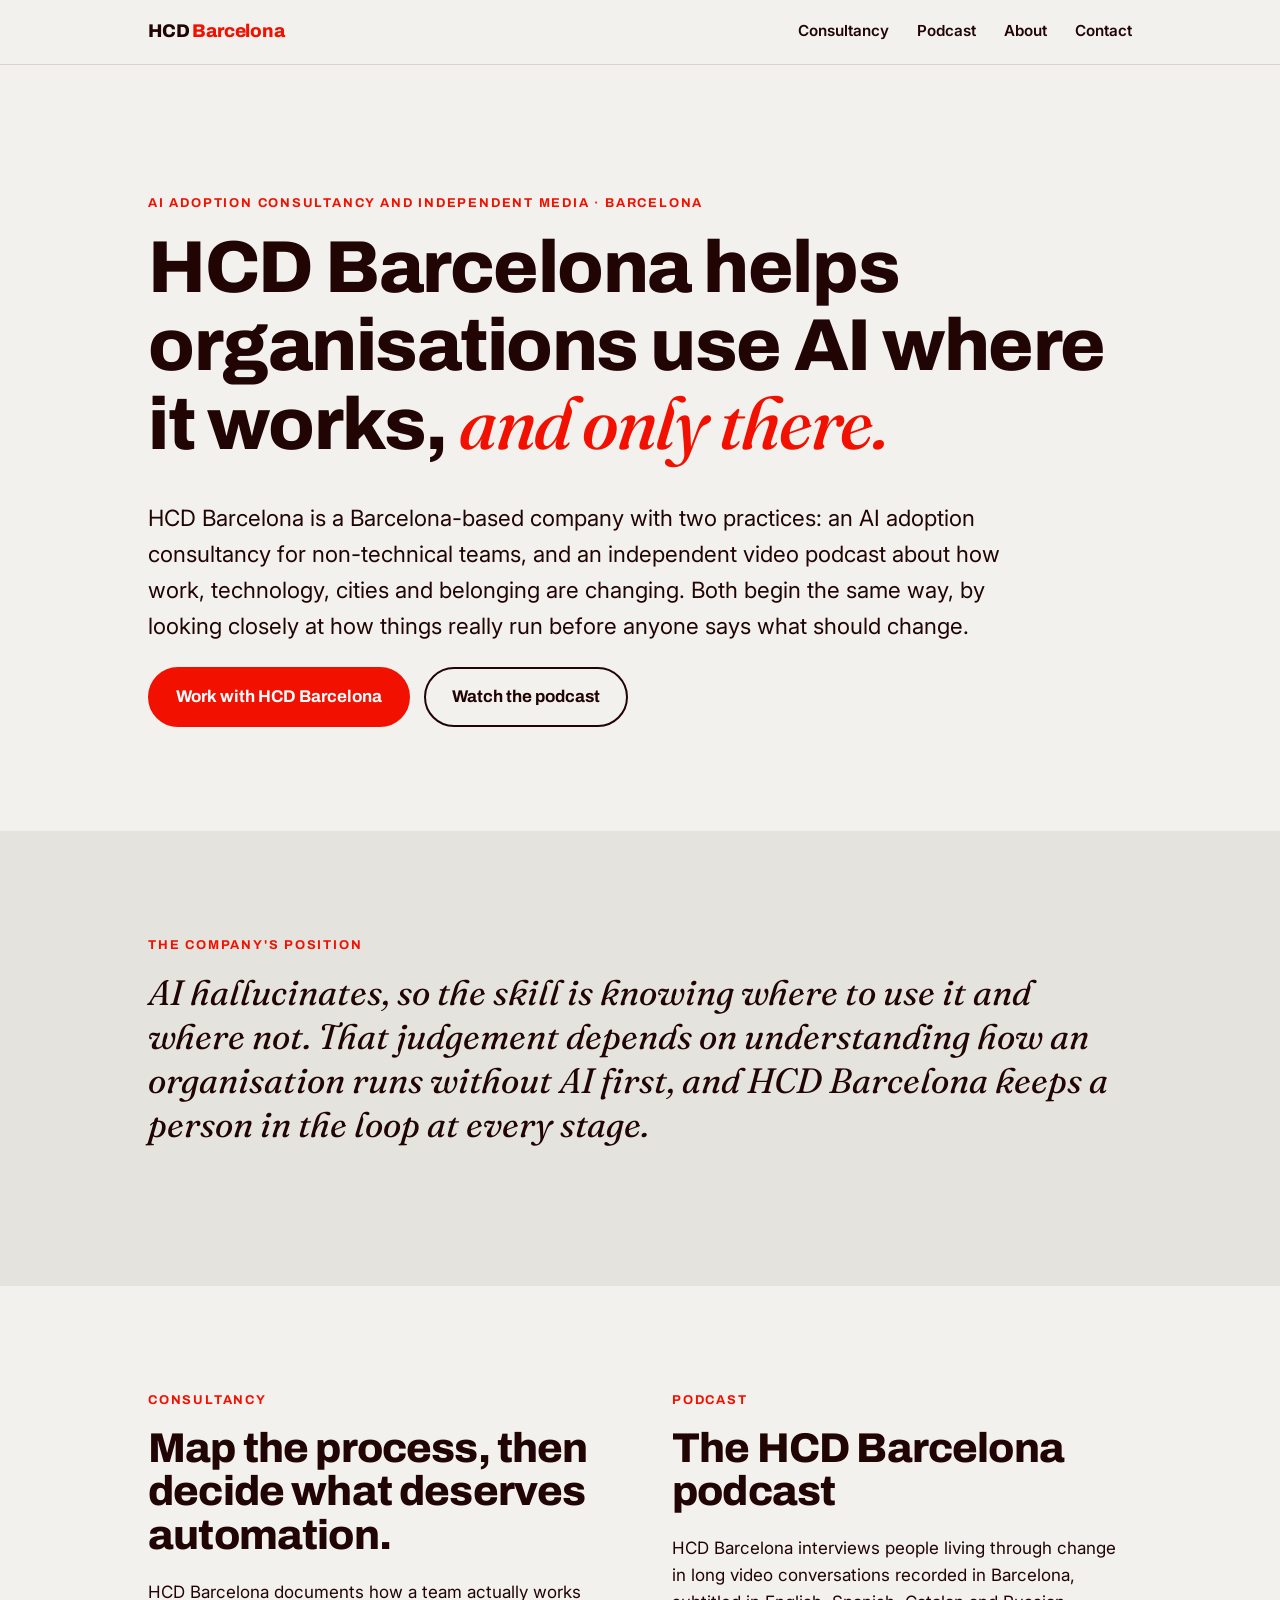
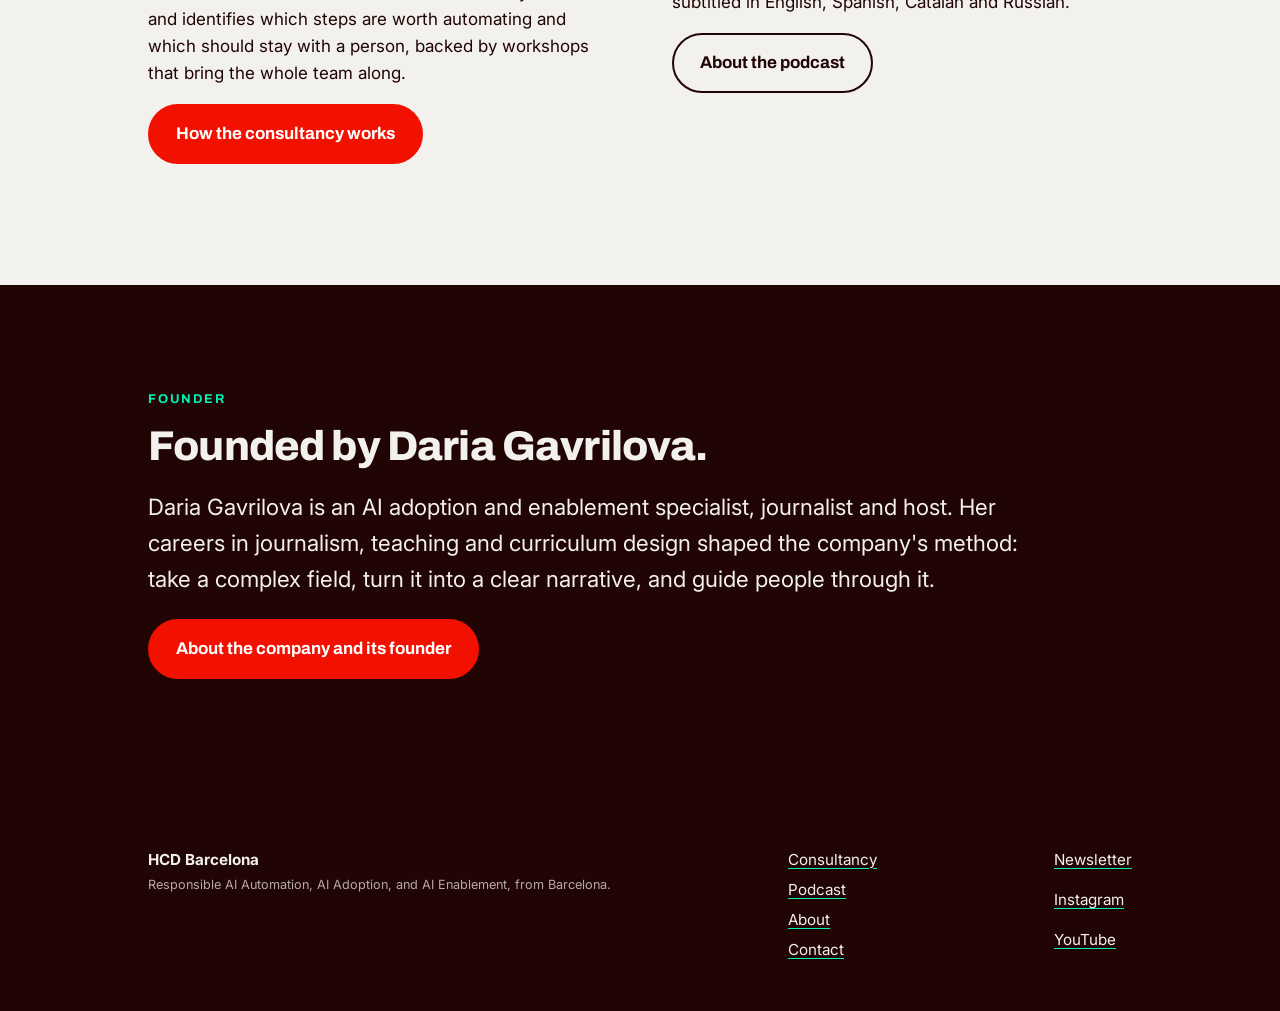
==== index.html @ 4a9ff3be "AI Workflow Audit price back to from EUR 1,200 Co-Authored-By: Claude Sonnet 5.5 <noreply@anthropic." ====
<!doctype html>
<html lang="en">
<head>
<meta charset="utf-8">
<meta name="viewport" content="width=device-width, initial-scale=1">
<title>HCD Barcelona | AI adoption consultancy and independent media</title>
<meta name="description" content="HCD Barcelona is a Barcelona-based AI adoption consultancy for non-technical teams and an independent video podcast about how work, technology, cities and belonging are changing.">
<meta property="og:title" content="HCD Barcelona | AI adoption consultancy and independent media">
<meta property="og:description" content="HCD Barcelona is a Barcelona-based AI adoption consultancy for non-technical teams and an independent video podcast about how work, technology, cities and belonging are changing.">
<meta property="og:type" content="website">
<meta property="og:url" content="https://hcdbarcelona.com/">
<link rel="canonical" href="https://hcdbarcelona.com/">
<link rel="preconnect" href="https://fonts.googleapis.com">
<link rel="preconnect" href="https://fonts.gstatic.com" crossorigin>
<link href="https://fonts.googleapis.com/css2?family=Archivo:wght@600;700;800&family=Fraunces:ital,wght@1,500&family=Inter:wght@400;600&display=swap" rel="stylesheet">
<link rel="icon" type="image/png" href="assets/img/favicon.png">
<meta property="og:image" content="https://hcdbarcelona.com/assets/img/hcd-square.png">
<link rel="stylesheet" href="css/style.css?v=20261007i">
<script type="application/ld+json">{"@context": "https://schema.org", "@type": "Organization", "name": "HCD Barcelona", "url": "https://hcdbarcelona.com/", "logo": "https://hcdbarcelona.com/assets/img/hcd-logo.png", "description": "AI adoption consultancy and independent media company based in Barcelona.", "address": {"@type": "PostalAddress", "addressLocality": "Barcelona", "addressCountry": "ES"}, "founder": {"@type": "Person", "name": "Daria Gavrilova"}, "sameAs": ["https://www.youtube.com/@hcdbarcelona", "https://www.instagram.com/hcdbarcelona", "https://ladaria.substack.com"]}</script>
</head>
<body>
<header class="site-header"><div class="wrap">
  <a class="brand" href="./">HCD <span>Barcelona</span></a>
  <nav class="nav" aria-label="Main">
    <a href="./consultancy/">Consultancy</a>
    <a href="./podcast/">Podcast</a>
    <a href="./about/">About</a>
    <a href="./contact/">Contact</a>
  </nav>
</div></header>

<main>
<section class="hero"><div class="wrap">
  <p class="eyebrow">AI adoption consultancy and independent media · Barcelona</p>
  <h1>HCD Barcelona helps organisations use AI where it works, <em>and only there.</em></h1>
  <p class="lede">HCD Barcelona is a Barcelona-based company with two practices: an AI adoption consultancy for non-technical teams, and an independent video podcast about how work, technology, cities and belonging are changing. Both begin the same way, by looking closely at how things really run before anyone says what should change.</p>
  <div class="actions">
    <a class="btn" href="./consultancy/">Work with HCD Barcelona</a>
    <a class="btn ghost" href="./podcast/">Watch the podcast</a>
  </div>
</div></section>

<section class="band"><div class="wrap">
  <p class="eyebrow">The company's position</p>
  <p class="pull">AI hallucinates, so the skill is knowing where to use it and where not. That judgement depends on understanding how an organisation runs without AI first, and HCD Barcelona keeps a person in the loop at every stage.</p>
</div></section>

<section><div class="wrap">
  <div class="split">
    <div>
      <p class="eyebrow">Consultancy</p>
      <h2>Map the process, then decide what deserves automation.</h2>
      <p>HCD Barcelona documents how a team actually works and identifies which steps are worth automating and which should stay with a person, backed by workshops that bring the whole team along.</p>
      <p><a class="btn" href="./consultancy/">How the consultancy works</a></p>
    </div>
    <div>
      <p class="eyebrow">Podcast</p>
      <h2>The HCD Barcelona podcast</h2>
      <p>HCD Barcelona interviews people living through change in long video conversations recorded in Barcelona, subtitled in English, Spanish, Catalan and Russian.</p>
      <p><a class="btn ghost" href="./podcast/">About the podcast</a></p>
    </div>
  </div>
</div></section>

<section class="dark"><div class="wrap">
  <p class="eyebrow">Founder</p>
  <h2>Founded by Daria Gavrilova.</h2>
  <p class="lede">Daria Gavrilova is an AI adoption and enablement specialist, journalist and host. Her careers in journalism, teaching and curriculum design shaped the company's method: take a complex field, turn it into a clear narrative, and guide people through it.</p>
  <p><a class="btn" href="./about/">About the company and its founder</a></p>
</div></section>
</main>

<footer class="site-footer"><div class="wrap">
  <div><strong>HCD Barcelona</strong><br><small>Responsible AI Automation, AI Adoption, and AI Enablement, from Barcelona.</small></div>
  <ul>
    <li><a href="./consultancy/">Consultancy</a></li>
    <li><a href="./podcast/">Podcast</a></li>
    <li><a href="./about/">About</a></li>
    <li><a href="./contact/">Contact</a></li>
  </ul>
  <ul>
    <li><a href="https://ladaria.substack.com" rel="noopener">Newsletter</a></li>
    <li><a href="https://www.instagram.com/hcdbarcelona" rel="noopener">Instagram</a></li>
    <li><a href="https://www.youtube.com/@hcdbarcelona" rel="noopener">YouTube</a></li>
    <!-- TODO: add LinkedIn URL -->
  </ul>
</div></footer>
<script src="js/main.js?v=20261007i"></script>
</body>
</html>
---- css/style.css ----
:root {
  --cream: #e4e3dd;
  --paper: #f2f1ed;
  --red: #f21100;
  --brown: #733d39;
  --black: #210404;
  --blue: #3e0486;
  --mint-dark: #397365;
  --mint: #00f2b6;
  --maxw: 1080px;
  --pad: clamp(20px, 5vw, 48px);
}

*, *::before, *::after { box-sizing: border-box; }
html { scroll-behavior: smooth; }
body {
  margin: 0;
  background: var(--paper);
  color: var(--black);
  font-family: "Inter", system-ui, -apple-system, "Segoe UI", sans-serif;
  font-size: 1.0625rem;
  line-height: 1.6;
  -webkit-font-smoothing: antialiased;
}
img, iframe { max-width: 100%; display: block; }
a { color: inherit; text-decoration-color: var(--red); text-underline-offset: 3px; }
a:hover { color: var(--red); }

h1, h2, h3 {
  font-family: "Archivo", "Arial Black", sans-serif;
  font-weight: 800;
  line-height: 1.05;
  letter-spacing: -0.02em;
  margin: 0 0 0.5em;
}
h1 { font-size: clamp(2.4rem, 7vw, 4.6rem); }
h2 { font-size: clamp(1.7rem, 4vw, 2.6rem); }
h3 { font-size: 1.25rem; letter-spacing: -0.01em; }
em, .serif { font-family: "Fraunces", Georgia, serif; font-style: italic; font-weight: 500; }
p { margin: 0 0 1em; }
.lede { font-size: clamp(1.15rem, 2.4vw, 1.4rem); max-width: 40em; }

.wrap { max-width: var(--maxw); margin: 0 auto; padding: 0 var(--pad); }
section { padding: clamp(48px, 9vw, 104px) 0; }
.band { background: var(--cream); }
.dark { background: var(--black); color: var(--paper); }
.dark a { text-decoration-color: var(--mint); }
.eyebrow {
  font-family: "Archivo", sans-serif;
  font-weight: 700;
  font-size: 0.8rem;
  letter-spacing: 0.14em;
  text-transform: uppercase;
  color: var(--red);
  margin-bottom: 1rem;
}
.dark .eyebrow { color: var(--mint); }

/* header */
.site-header {
  position: sticky; top: 0; z-index: 10;
  background: var(--paper);
  border-bottom: 1px solid rgba(33, 4, 4, 0.12);
}
.site-header .wrap { display: flex; align-items: center; justify-content: space-between; gap: 16px; min-height: 64px; flex-wrap: wrap; }
.brand { font-family: "Archivo", sans-serif; font-weight: 800; text-decoration: none; letter-spacing: -0.01em; font-size: 1.15rem; }
.brand span { color: var(--red); }
.nav { display: flex; gap: clamp(14px, 3vw, 28px); flex-wrap: wrap; }
.nav a { text-decoration: none; font-weight: 600; font-size: 0.95rem; padding: 4px 0; border-bottom: 2px solid transparent; }
.nav a:hover, .nav a[aria-current="page"] { border-bottom-color: var(--red); color: inherit; }

/* buttons */
.btn {
  display: inline-block;
  background: var(--red); color: #fff;
  font-family: "Archivo", sans-serif; font-weight: 700;
  padding: 14px 26px; border-radius: 999px;
  text-decoration: none; border: 2px solid var(--red);
  transition: transform .15s ease, background .15s ease;
}
.btn:hover { color: #fff; background: var(--black); border-color: var(--black); transform: translateY(-1px); }
.btn.ghost { background: transparent; color: inherit; border-color: currentColor; }
.btn.ghost:hover { background: var(--black); color: var(--paper); border-color: var(--black); }
.actions { display: flex; gap: 14px; flex-wrap: wrap; margin-top: 1.5rem; }

/* hero */
.hero { padding-top: clamp(56px, 11vw, 128px); }
.hero h1 em { color: var(--red); }

/* grids / cards */
.grid { display: grid; gap: 24px; grid-template-columns: repeat(auto-fit, minmax(min(100%, 260px), 1fr)); margin-top: 2rem; }
.card { background: var(--paper); border: 1px solid rgba(33, 4, 4, 0.14); border-radius: 14px; padding: 28px; }
.band .card { background: var(--paper); }
.dark .card { background: rgba(255,255,255,0.05); border-color: rgba(255,255,255,0.16); }
.card .num { font-family: "Archivo", sans-serif; font-weight: 800; color: var(--red); font-size: 0.9rem; letter-spacing: .1em; }
.grid.wide { grid-template-columns: repeat(auto-fit, minmax(min(100%, 420px), 1fr)); }
.split { display: grid; gap: clamp(24px, 5vw, 64px); grid-template-columns: repeat(auto-fit, minmax(min(100%, 300px), 1fr)); align-items: start; }

.pull { font-family: "Fraunces", Georgia, serif; font-style: italic; font-size: clamp(1.4rem, 3.4vw, 2.2rem); line-height: 1.25; max-width: 28em; }
.tags { display: flex; flex-wrap: wrap; gap: 8px; list-style: none; padding: 0; margin: 1rem 0 0; }
.tags li { border: 1px solid currentColor; border-radius: 999px; padding: 4px 14px; font-size: 0.9rem; }

/* podcast */
.embed { aspect-ratio: 16 / 9; width: 100%; border: 0; border-radius: 14px; background: var(--black); }
#latest { margin-top: 2rem; }
#latest .meta { color: var(--brown); font-size: 0.9rem; font-weight: 600; margin: 1rem 0 .2rem; }
.episodes { list-style: none; padding: 0; margin: 2rem 0 0; display: grid; gap: 16px; }
.episodes li { padding: 20px 24px; border: 1px solid rgba(33,4,4,.14); border-radius: 14px; background: var(--paper); }
.episodes .meta { color: var(--brown); font-size: 0.9rem; font-weight: 600; }
.episodes h3 { margin: .2rem 0 .4rem; }

/* client logos */
.logos { list-style: none; padding: 0; margin: 2.5rem 0 0; display: flex; flex-wrap: wrap; align-items: center; gap: 32px clamp(32px, 6vw, 72px); }
.logos img { height: 56px; width: auto; max-width: 100%; filter: grayscale(1); opacity: .85; transition: filter .2s ease, opacity .2s ease; }
.logos img[alt^="Universitat"] { height: 76px; }
.logos img[alt="Product School"] { height: 96px; }
.logos a { display: block; line-height: 0; }
.logos img[alt="Kommersant"] { height: 72px; }
.logos img:hover { filter: none; opacity: 1; }

/* form */
form { display: grid; gap: 18px; max-width: 560px; }
label { font-weight: 600; font-size: 0.95rem; display: grid; gap: 6px; }
input, textarea, select {
  font: inherit; padding: 12px 14px; border-radius: 10px;
  border: 1.5px solid rgba(33,4,4,.35); background: #fff; color: var(--black);
}
input:focus, textarea:focus, select:focus { outline: 3px solid var(--mint); outline-offset: 1px; border-color: var(--black); }
textarea { min-height: 150px; resize: vertical; }
.hp { position: absolute; left: -9999px; }
.note { font-size: 0.85rem; color: var(--brown); }
.status { font-weight: 600; min-height: 1.5em; }

/* footer */
.site-footer { background: var(--black); color: var(--paper); padding: 48px 0; font-size: 0.95rem; }
.site-footer .wrap { display: flex; flex-wrap: wrap; gap: 24px 48px; justify-content: space-between; }
.site-footer ul { list-style: none; padding: 0; margin: 0; display: grid; gap: 6px; }
.site-footer a { text-decoration-color: var(--mint); }
.site-footer small { opacity: .7; }

:focus-visible { outline: 3px solid var(--mint); outline-offset: 2px; }
@media (prefers-reduced-motion: reduce) { * { transition: none !important; scroll-behavior: auto !important; } }
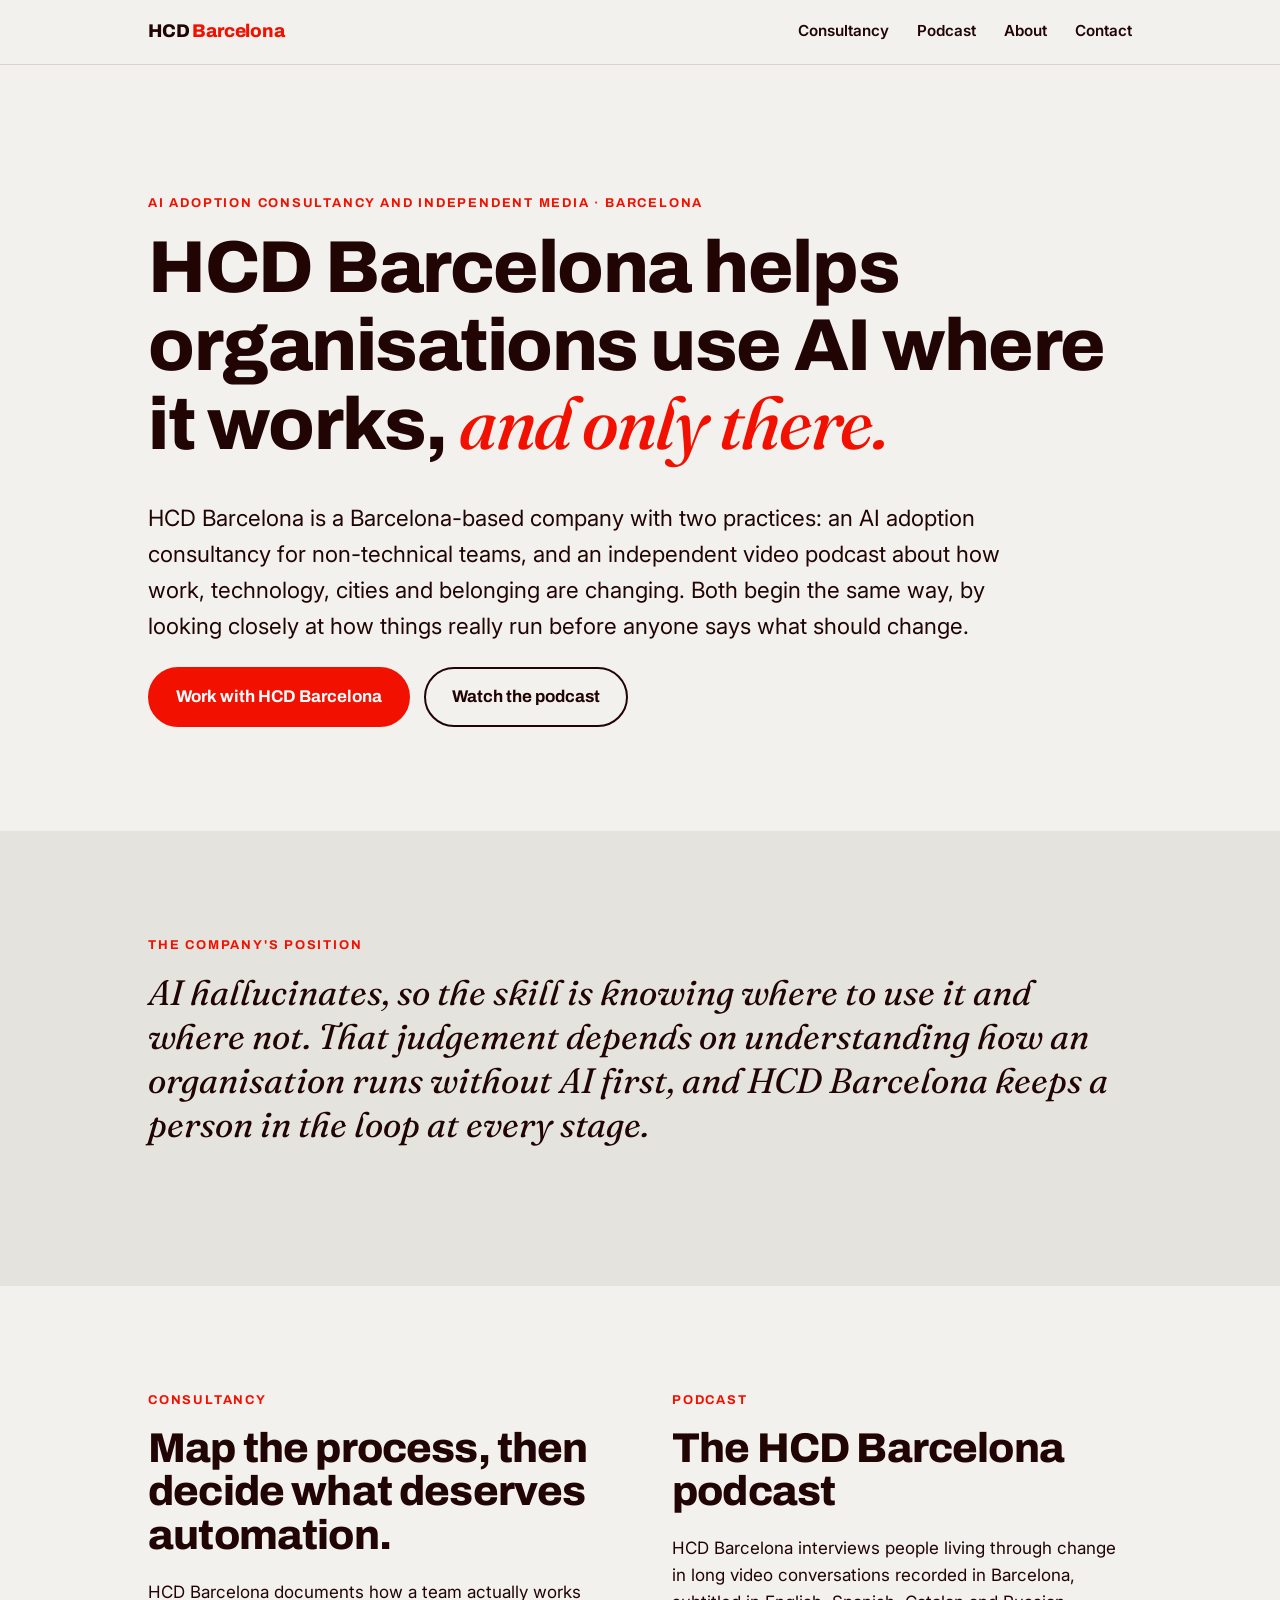
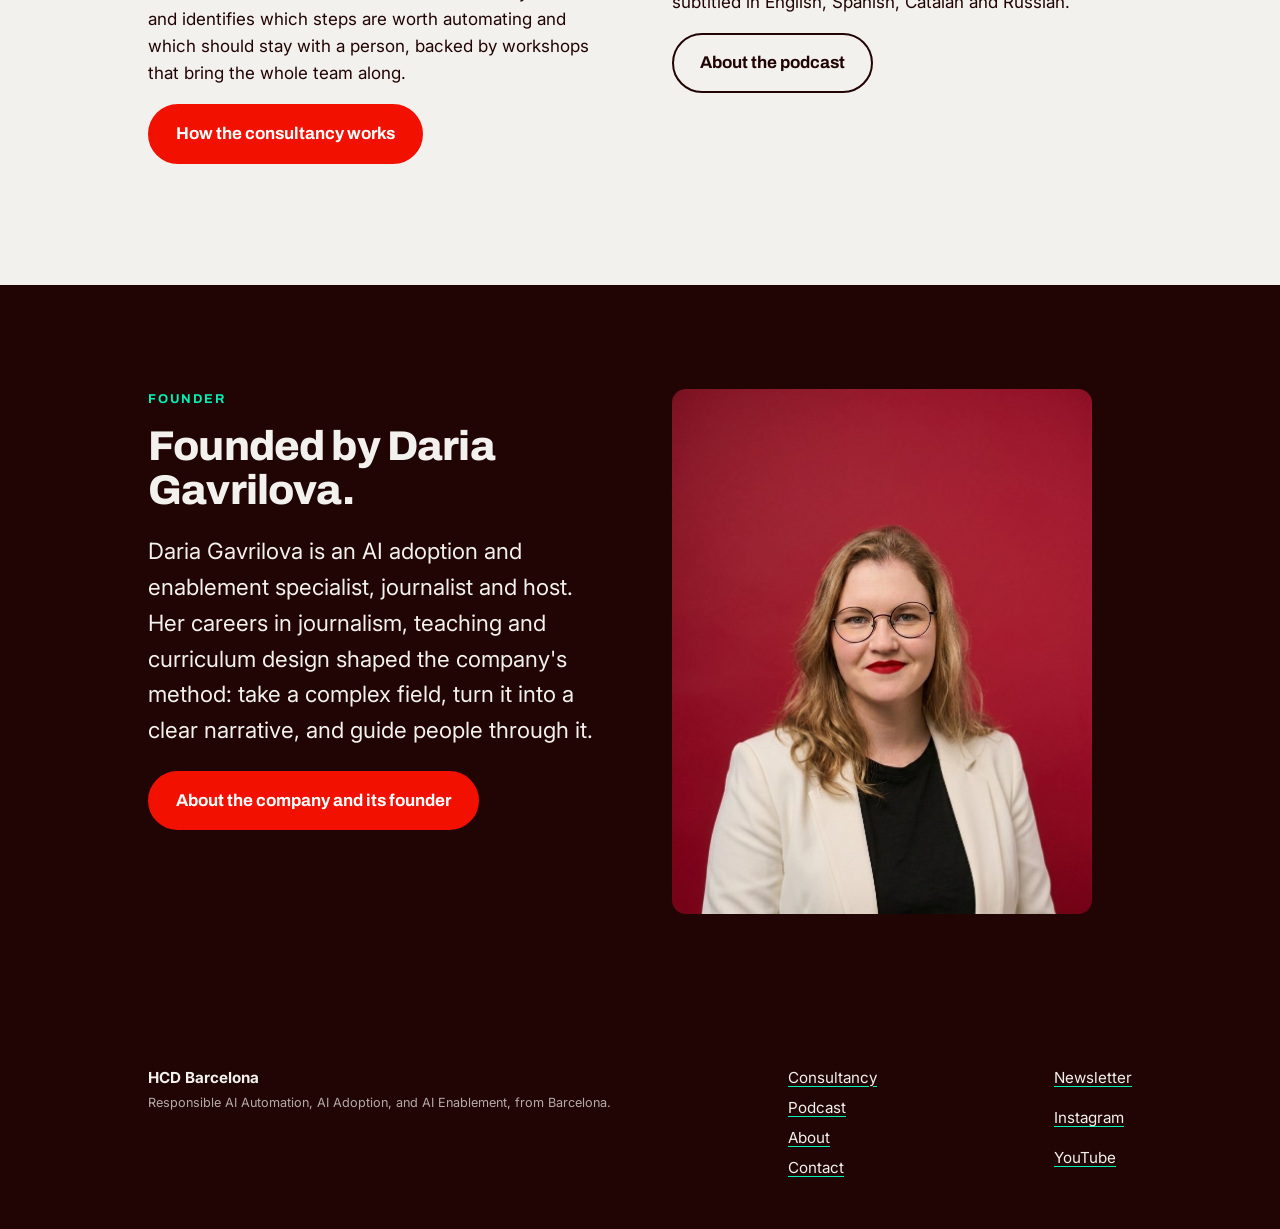
==== commit 1d8fc5d6: "Add Pilot / Implementation Sprint, Free Call strip with large prices, photos, 'No blind automation' " ====
--- a/index.html
+++ b/index.html
@@ -15,7 +15,7 @@
 <link href="https://fonts.googleapis.com/css2?family=Archivo:wght@600;700;800&family=Fraunces:ital,wght@1,500&family=Inter:wght@400;600&display=swap" rel="stylesheet">
 <link rel="icon" type="image/png" href="assets/img/favicon.png">
 <meta property="og:image" content="https://hcdbarcelona.com/assets/img/hcd-square.png">
-<link rel="stylesheet" href="css/style.css?v=20261007i">
+<link rel="stylesheet" href="css/style.css?v=20261007l">
 <script type="application/ld+json">{"@context": "https://schema.org", "@type": "Organization", "name": "HCD Barcelona", "url": "https://hcdbarcelona.com/", "logo": "https://hcdbarcelona.com/assets/img/hcd-logo.png", "description": "AI adoption consultancy and independent media company based in Barcelona.", "address": {"@type": "PostalAddress", "addressLocality": "Barcelona", "addressCountry": "ES"}, "founder": {"@type": "Person", "name": "Daria Gavrilova"}, "sameAs": ["https://www.youtube.com/@hcdbarcelona", "https://www.instagram.com/hcdbarcelona", "https://ladaria.substack.com"]}</script>
 </head>
 <body>
@@ -62,11 +62,14 @@
   </div>
 </div></section>
 
-<section class="dark"><div class="wrap">
+<section class="dark"><div class="wrap split">
+<div>
   <p class="eyebrow">Founder</p>
   <h2>Founded by Daria Gavrilova.</h2>
   <p class="lede">Daria Gavrilova is an AI adoption and enablement specialist, journalist and host. Her careers in journalism, teaching and curriculum design shaped the company's method: take a complex field, turn it into a clear narrative, and guide people through it.</p>
   <p><a class="btn" href="./about/">About the company and its founder</a></p>
+</div>
+<figure class="photo portrait"><img src="assets/img/daria-portrait.jpg" alt="Portrait of Daria Gavrilova, founder of HCD Barcelona" width="843" height="1264" loading="lazy"></figure>
 </div></section>
 </main>
 
@@ -85,6 +88,6 @@
     <!-- TODO: add LinkedIn URL -->
   </ul>
 </div></footer>
-<script src="js/main.js?v=20261007i"></script>
+<script src="js/main.js?v=20261007l"></script>
 </body>
 </html>
--- a/css/style.css
+++ b/css/style.css
@@ -109,6 +109,21 @@
 .episodes .meta { color: var(--brown); font-size: 0.9rem; font-weight: 600; }
 .episodes h3 { margin: .2rem 0 .4rem; }
 
+/* free call strip and prices */
+.freecall { display: flex; align-items: center; justify-content: center; gap: 6px 16px; flex-wrap: wrap; width: 100%; margin-top: 2rem; padding: 14px 24px; background: var(--red); color: #fff; border: 2px solid var(--red); border-radius: 999px; font-family: "Archivo", sans-serif; font-weight: 800; font-size: 1.3rem; text-decoration: none; transition: background .15s ease, border-color .15s ease; }
+.freecall small { font-family: "Inter", sans-serif; font-weight: 600; font-size: 0.9rem; opacity: .92; }
+.freecall:hover { background: var(--black); border-color: var(--black); color: #fff; }
+.freenote { text-align: center; color: var(--brown); font-size: 0.95rem; margin: .8rem auto 0; max-width: 40em; }
+.price { font-family: "Archivo", sans-serif; font-weight: 800; font-size: clamp(2.1rem, 4.5vw, 3rem); line-height: 1; letter-spacing: -0.02em; margin: .3rem 0 .5rem; }
+.price.soft { font-size: clamp(1.4rem, 3vw, 1.8rem); color: var(--brown); }
+
+/* photos */
+.photo { margin: 0; }
+.photo img { display: block; width: 100%; height: auto; border-radius: 14px; }
+.photo figcaption { font-size: 0.9rem; color: var(--brown); margin-top: .7rem; }
+.dark .photo figcaption { color: rgba(242, 241, 237, .7); }
+.photo.portrait img { aspect-ratio: 4 / 5; object-fit: cover; object-position: center top; max-width: 420px; }
+
 /* client logos */
 .logos { list-style: none; padding: 0; margin: 2.5rem 0 0; display: flex; flex-wrap: wrap; align-items: center; gap: 32px clamp(32px, 6vw, 72px); }
 .logos img { height: 56px; width: auto; max-width: 100%; filter: grayscale(1); opacity: .85; transition: filter .2s ease, opacity .2s ease; }
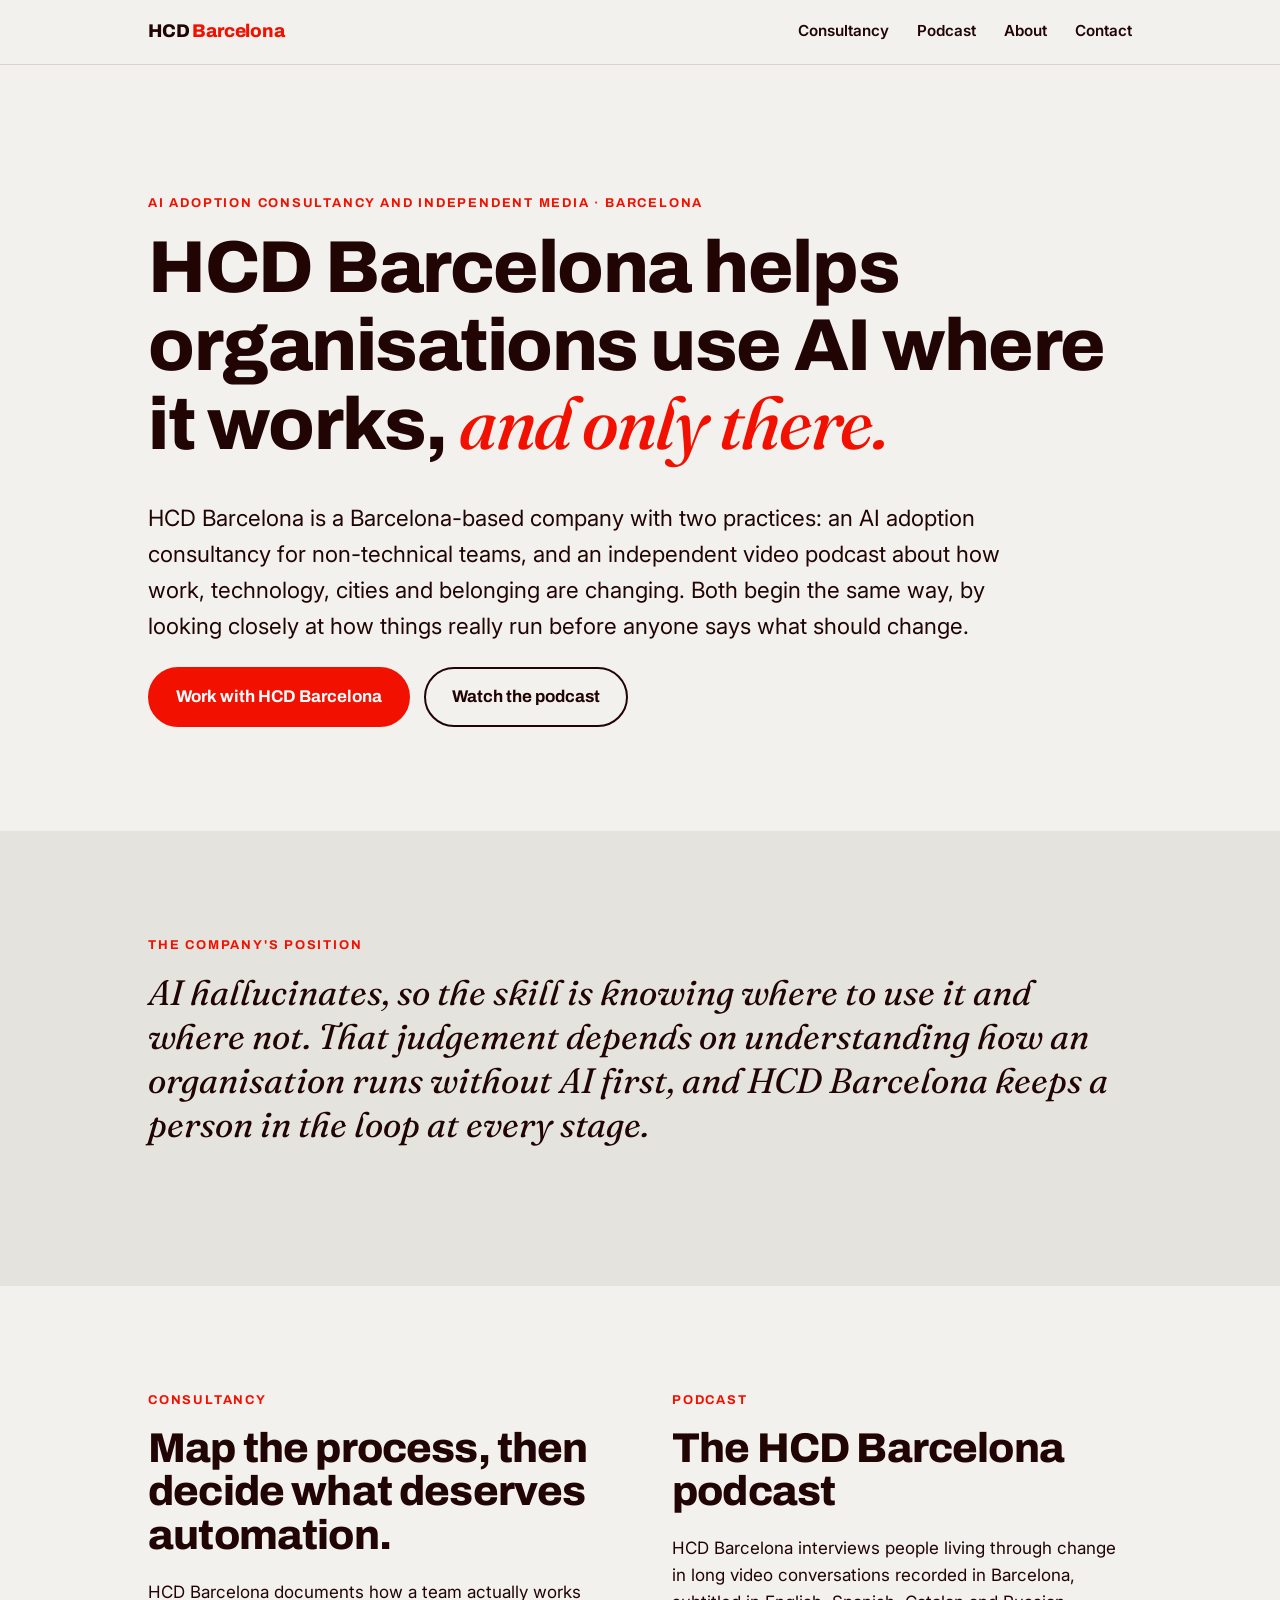
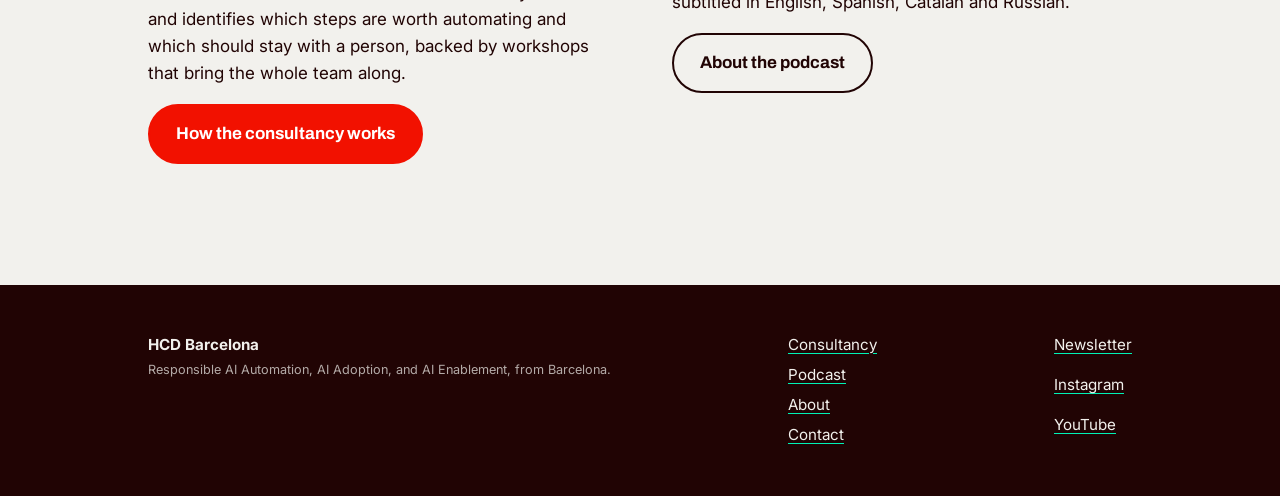
==== commit ddc63b02: "Home page: remove the founder section; portrait stays on About only Co-Authored-By: Claude Sonnet 5." ====
--- a/index.html
+++ b/index.html
@@ -62,15 +62,6 @@
   </div>
 </div></section>
 
-<section class="dark"><div class="wrap split">
-<div>
-  <p class="eyebrow">Founder</p>
-  <h2>Founded by Daria Gavrilova.</h2>
-  <p class="lede">Daria Gavrilova is an AI adoption and enablement specialist, journalist and host. Her careers in journalism, teaching and curriculum design shaped the company's method: take a complex field, turn it into a clear narrative, and guide people through it.</p>
-  <p><a class="btn" href="./about/">About the company and its founder</a></p>
-</div>
-<figure class="photo portrait"><img src="assets/img/daria-portrait.jpg" alt="Portrait of Daria Gavrilova, founder of HCD Barcelona" width="843" height="1264" loading="lazy"></figure>
-</div></section>
 </main>
 
 <footer class="site-footer"><div class="wrap">
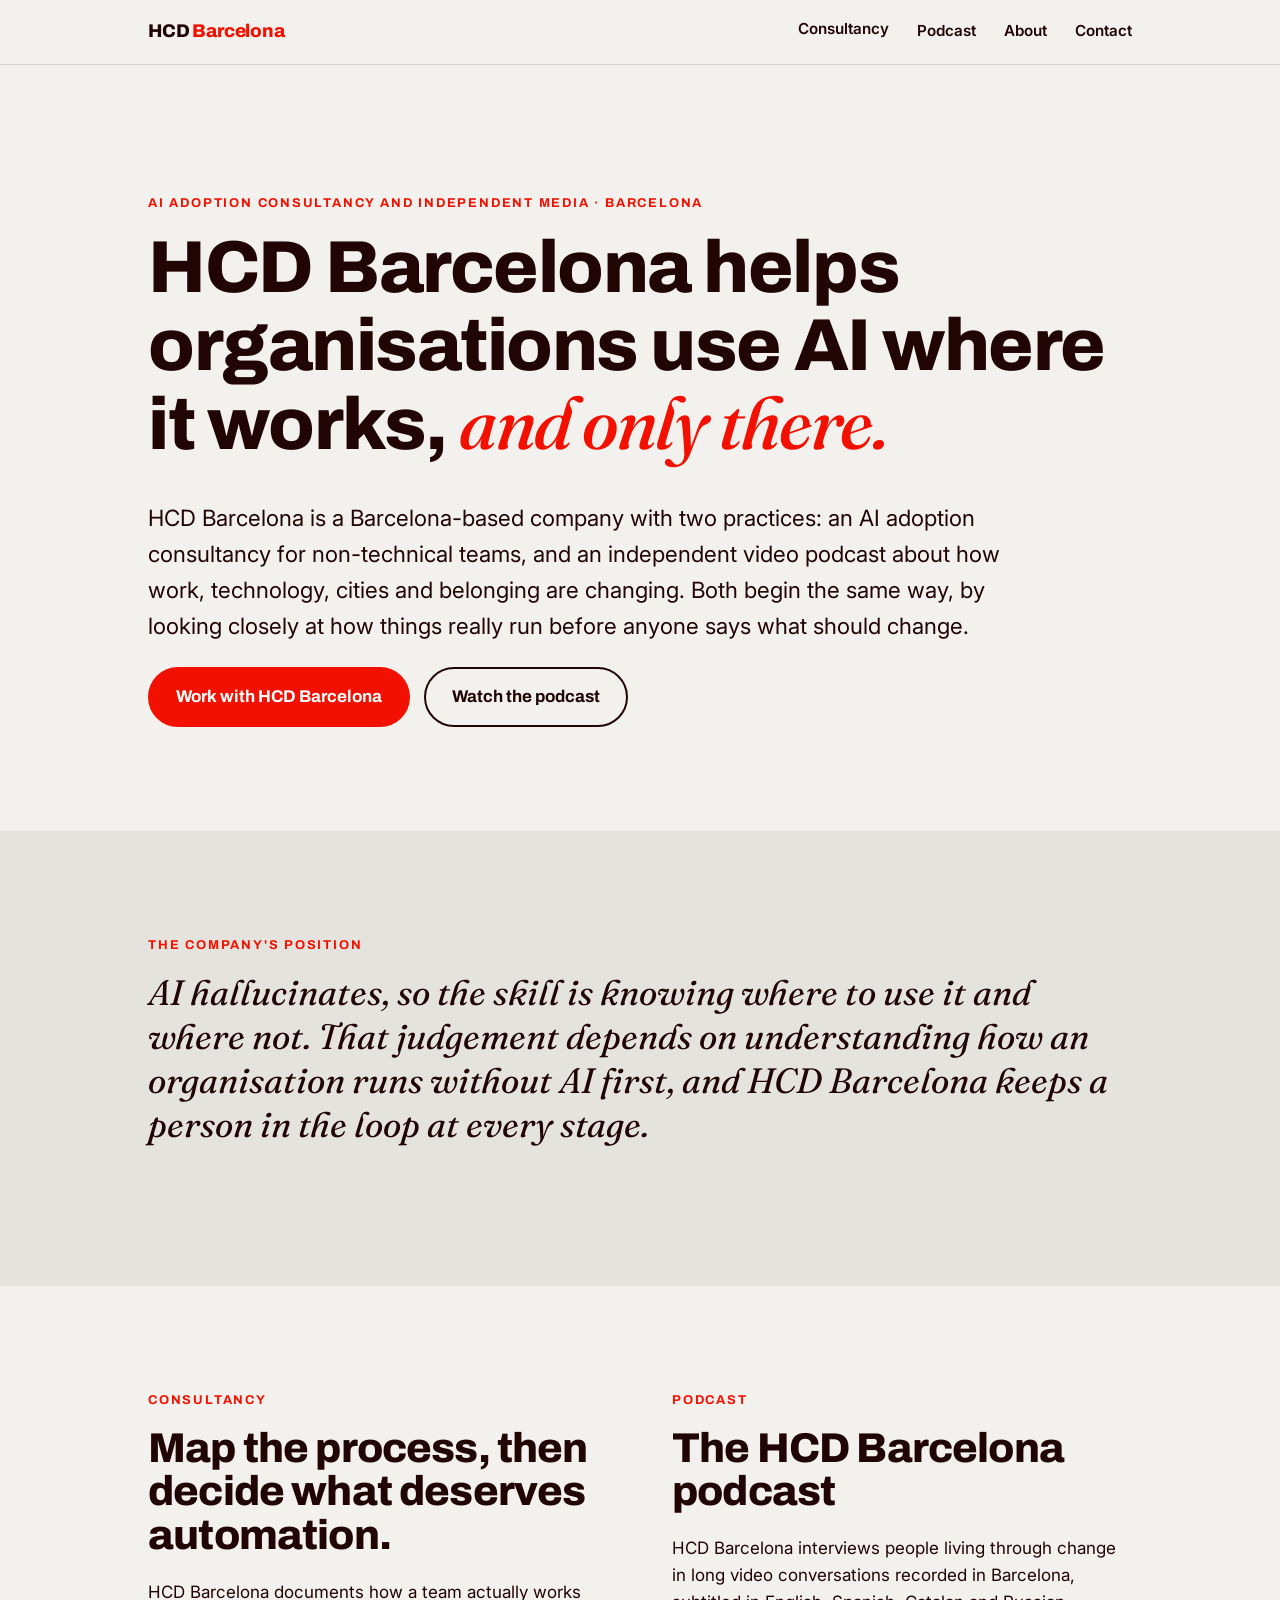
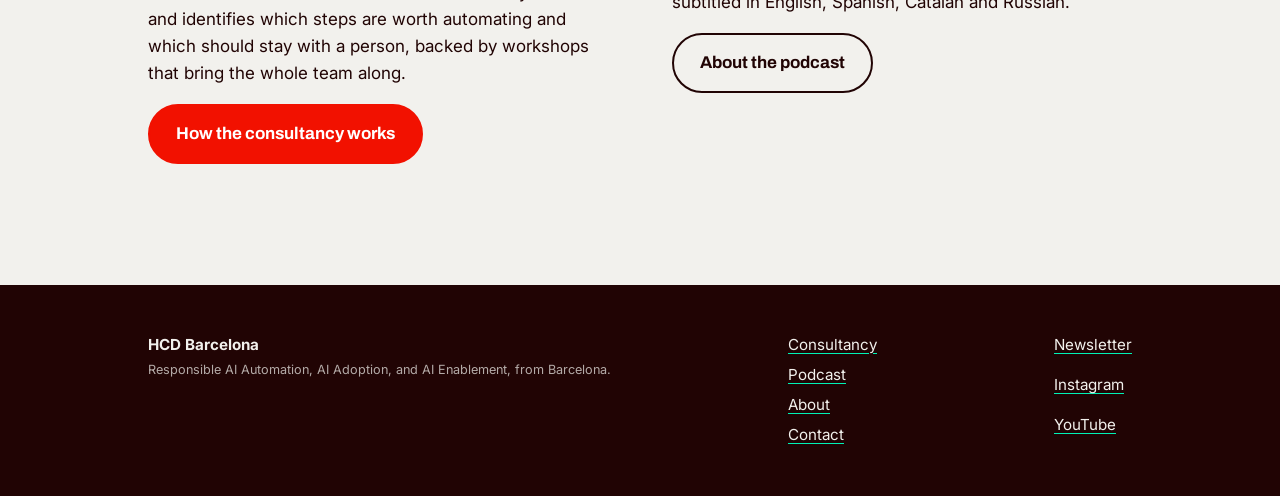
==== commit aae395a2: "Consultancy: case studies section under the priced offers, with Consultancy dropdown Co-Authored-By:" ====
--- a/index.html
+++ b/index.html
@@ -15,14 +15,20 @@
 <link href="https://fonts.googleapis.com/css2?family=Archivo:wght@600;700;800&family=Fraunces:ital,wght@1,500&family=Inter:wght@400;600&display=swap" rel="stylesheet">
 <link rel="icon" type="image/png" href="assets/img/favicon.png">
 <meta property="og:image" content="https://hcdbarcelona.com/assets/img/hcd-square.png">
-<link rel="stylesheet" href="css/style.css?v=20261007l">
+<link rel="stylesheet" href="css/style.css?v=20261007n">
 <script type="application/ld+json">{"@context": "https://schema.org", "@type": "Organization", "name": "HCD Barcelona", "url": "https://hcdbarcelona.com/", "logo": "https://hcdbarcelona.com/assets/img/hcd-logo.png", "description": "AI adoption consultancy and independent media company based in Barcelona.", "address": {"@type": "PostalAddress", "addressLocality": "Barcelona", "addressCountry": "ES"}, "founder": {"@type": "Person", "name": "Daria Gavrilova"}, "sameAs": ["https://www.youtube.com/@hcdbarcelona", "https://www.instagram.com/hcdbarcelona", "https://ladaria.substack.com"]}</script>
 </head>
 <body>
 <header class="site-header"><div class="wrap">
   <a class="brand" href="./">HCD <span>Barcelona</span></a>
   <nav class="nav" aria-label="Main">
-    <a href="./consultancy/">Consultancy</a>
+    <div class="has-sub">
+      <a href="./consultancy/">Consultancy</a>
+      <div class="submenu"><div>
+        <a href="./consultancy/">Services &amp; pricing</a>
+        <a href="./consultancy/#case-studies">Case studies</a>
+      </div></div>
+    </div>
     <a href="./podcast/">Podcast</a>
     <a href="./about/">About</a>
     <a href="./contact/">Contact</a>
@@ -79,6 +85,6 @@
     <!-- TODO: add LinkedIn URL -->
   </ul>
 </div></footer>
-<script src="js/main.js?v=20261007l"></script>
+<script src="js/main.js?v=20261007n"></script>
 </body>
 </html>
--- a/css/style.css
+++ b/css/style.css
@@ -125,6 +125,9 @@
 .photo.portrait img { aspect-ratio: 4 / 5; object-fit: cover; object-position: center top; max-width: 420px; }
 
 /* client logos */
+.logos-band { padding: clamp(32px, 5vw, 56px) 0; text-align: center; }
+.logos-band .eyebrow { margin-bottom: 0; }
+.logos-band .logos { justify-content: center; margin-top: 1.75rem; }
 .logos { list-style: none; padding: 0; margin: 2.5rem 0 0; display: flex; flex-wrap: wrap; align-items: center; gap: 32px clamp(32px, 6vw, 72px); }
 .logos img { height: 56px; width: auto; max-width: 100%; filter: grayscale(1); opacity: .85; transition: filter .2s ease, opacity .2s ease; }
 .logos img[alt^="Universitat"] { height: 76px; }
@@ -155,3 +158,33 @@
 
 :focus-visible { outline: 3px solid var(--mint); outline-offset: 2px; }
 @media (prefers-reduced-motion: reduce) { * { transition: none !important; scroll-behavior: auto !important; } }
+
+/* nav dropdown */
+.nav .has-sub { position: relative; }
+.nav .submenu { display: none; position: absolute; top: 100%; left: -14px; padding-top: 12px; z-index: 20; }
+.nav .submenu > div { background: var(--paper); border: 1px solid rgba(33, 4, 4, 0.14); border-radius: 12px; padding: 8px; box-shadow: 0 10px 28px rgba(33, 4, 4, 0.12); min-width: 190px; }
+.nav .has-sub:hover .submenu, .nav .has-sub:focus-within .submenu { display: block; }
+.nav .submenu a { display: block; padding: 9px 12px; border-bottom: 0; border-radius: 8px; white-space: nowrap; font-weight: 600; font-size: 0.95rem; }
+.nav .submenu a:hover { background: var(--cream); color: var(--black); }
+@media (max-width: 700px) { .nav .submenu { display: none !important; } }
+
+/* case studies */
+#case-studies { scroll-margin-top: 72px; }
+.cases { gap: 28px; margin-top: 2.5rem; }
+.cases .card:last-child:nth-child(odd) { grid-column: 1 / -1; }
+.case .tag { font-family: "Archivo", sans-serif; font-weight: 700; font-size: 0.78rem; letter-spacing: .1em; text-transform: uppercase; color: var(--red); margin-bottom: .6rem; }
+.case .metric { font-family: "Archivo", sans-serif; font-weight: 800; font-size: clamp(2rem, 4.6vw, 2.9rem); line-height: 1.02; letter-spacing: -0.02em; margin: 0 0 .4rem; }
+.case .metric .arrow { color: var(--red); }
+.case h3 { margin-top: 1.1rem; }
+.bars { margin: 1.1rem 0 1.3rem; display: grid; gap: 7px; }
+.bar-group { font-size: 0.78rem; font-weight: 700; letter-spacing: .06em; text-transform: uppercase; color: var(--brown); margin: .7rem 0 0; }
+.bar-row { display: grid; grid-template-columns: 76px 1fr 64px; align-items: center; gap: 12px; font-size: 0.88rem; }
+.bar-label { color: var(--brown); font-weight: 600; }
+.bar-val { font-weight: 700; text-align: right; }
+.bar { height: 10px; border-radius: 999px; background: rgba(33, 4, 4, 0.1); overflow: hidden; display: block; }
+.bar i { display: block; height: 100%; border-radius: 999px; background: var(--red); }
+.bar i.was { background: rgba(115, 61, 57, 0.45); }
+.steps { list-style: none; padding: 0; margin: 1.1rem 0 1.3rem; display: flex; flex-wrap: wrap; gap: 8px; counter-reset: s; }
+.steps li { counter-increment: s; border: 1px solid rgba(33, 4, 4, 0.25); border-radius: 999px; padding: 6px 14px; font-size: 0.88rem; font-weight: 600; }
+.steps li::before { content: counter(s) "  "; color: var(--red); font-family: "Archivo", sans-serif; font-weight: 800; }
+@media (max-width: 480px) { .bar-row { grid-template-columns: 62px 1fr 56px; gap: 8px; } }
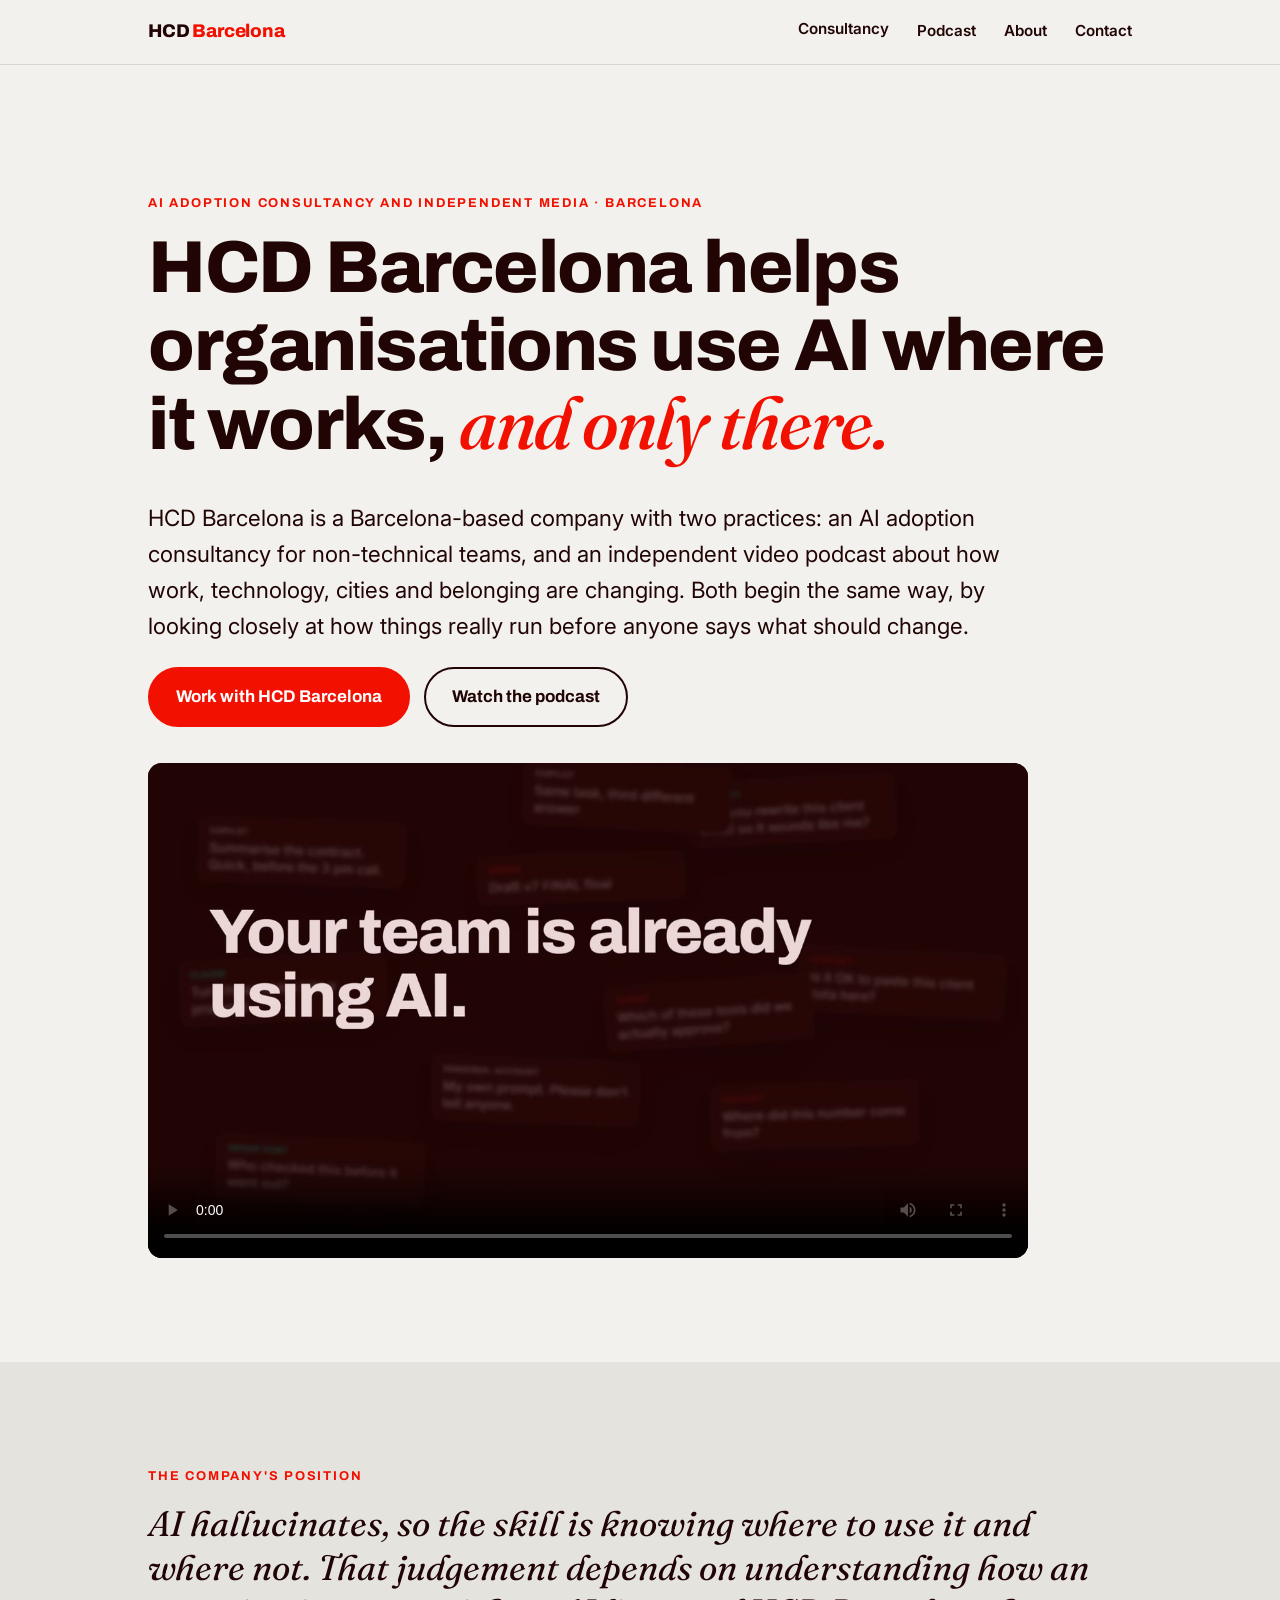
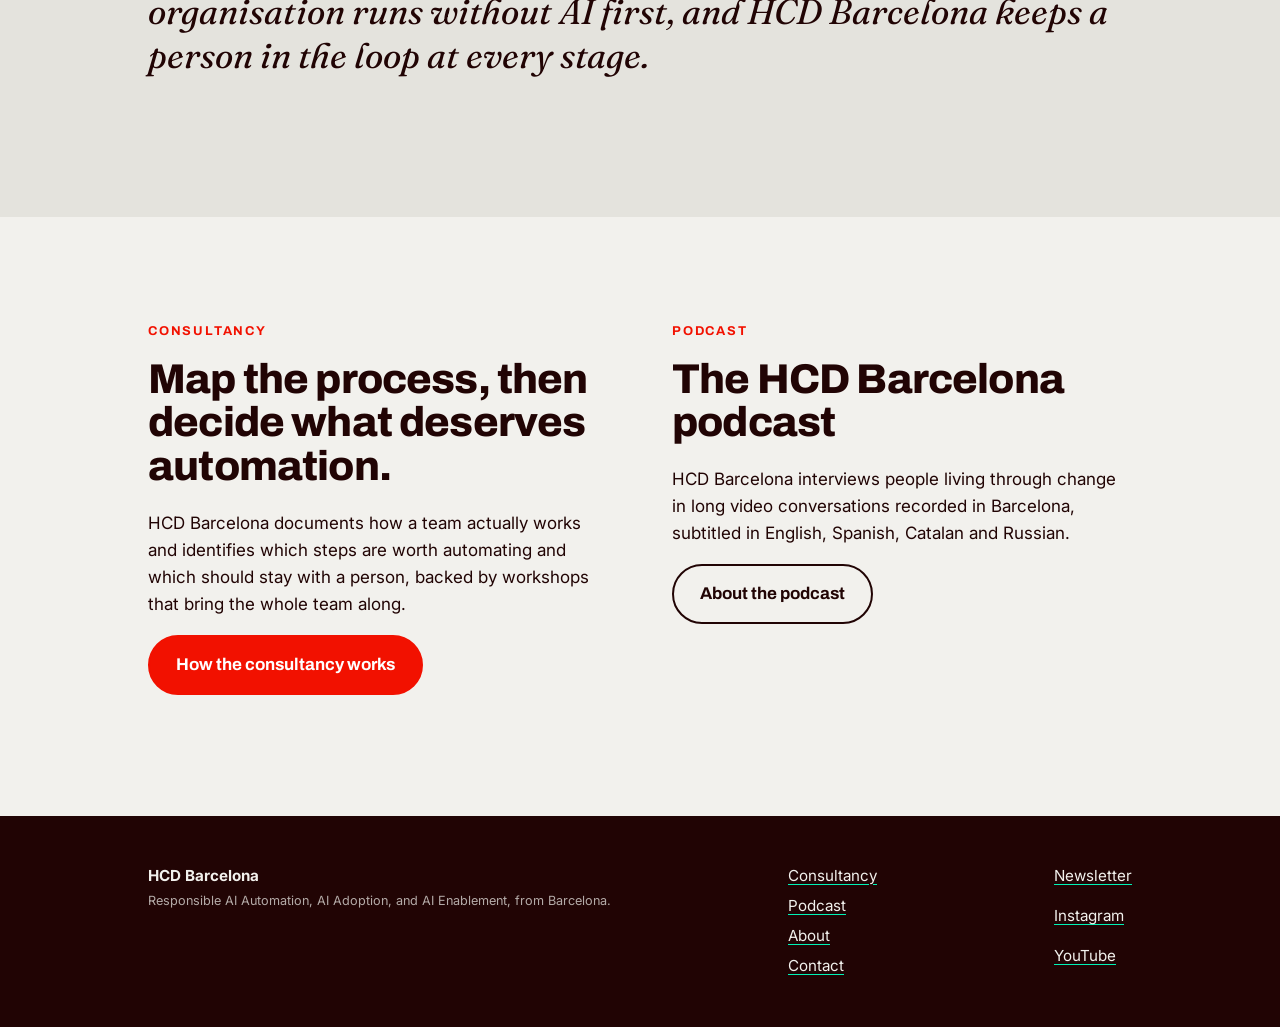
==== commit 1ded1753: "Home page: add the 45s consultancy promo video under the hero buttons Co-Authored-By: Claude Sonnet " ====
--- a/index.html
+++ b/index.html
@@ -15,7 +15,7 @@
 <link href="https://fonts.googleapis.com/css2?family=Archivo:wght@600;700;800&family=Fraunces:ital,wght@1,500&family=Inter:wght@400;600&display=swap" rel="stylesheet">
 <link rel="icon" type="image/png" href="assets/img/favicon.png">
 <meta property="og:image" content="https://hcdbarcelona.com/assets/img/hcd-square.png">
-<link rel="stylesheet" href="css/style.css?v=20261007n">
+<link rel="stylesheet" href="css/style.css?v=20261007q">
 <script type="application/ld+json">{"@context": "https://schema.org", "@type": "Organization", "name": "HCD Barcelona", "url": "https://hcdbarcelona.com/", "logo": "https://hcdbarcelona.com/assets/img/hcd-logo.png", "description": "AI adoption consultancy and independent media company based in Barcelona.", "address": {"@type": "PostalAddress", "addressLocality": "Barcelona", "addressCountry": "ES"}, "founder": {"@type": "Person", "name": "Daria Gavrilova"}, "sameAs": ["https://www.youtube.com/@hcdbarcelona", "https://www.instagram.com/hcdbarcelona", "https://ladaria.substack.com"]}</script>
 </head>
 <body>
@@ -44,6 +44,12 @@
     <a class="btn" href="./consultancy/">Work with HCD Barcelona</a>
     <a class="btn ghost" href="./podcast/">Watch the podcast</a>
   </div>
+  <figure class="promo">
+    <video controls playsinline preload="metadata" poster="assets/img/promo-poster.jpg" aria-label="HCD Barcelona consultancy promo video, 45 seconds">
+      <source src="assets/video/hcd-consultancy-promo.mp4" type="video/mp4">
+      Your browser cannot play this video. <a href="assets/video/hcd-consultancy-promo.mp4">Download it</a>.
+    </video>
+  </figure>
 </div></section>
 
 <section class="band"><div class="wrap">
@@ -85,6 +91,6 @@
     <!-- TODO: add LinkedIn URL -->
   </ul>
 </div></footer>
-<script src="js/main.js?v=20261007n"></script>
+<script src="js/main.js?v=20261007q"></script>
 </body>
 </html>
--- a/css/style.css
+++ b/css/style.css
@@ -188,3 +188,15 @@
 .steps li { counter-increment: s; border: 1px solid rgba(33, 4, 4, 0.25); border-radius: 999px; padding: 6px 14px; font-size: 0.88rem; font-weight: 600; }
 .steps li::before { content: counter(s) "  "; color: var(--red); font-family: "Archivo", sans-serif; font-weight: 800; }
 @media (max-width: 480px) { .bar-row { grid-template-columns: 62px 1fr 56px; gap: 8px; } }
+
+.steps.plain li::before { content: none; }
+
+/* stat row */
+.stats { display: grid; grid-template-columns: repeat(auto-fit, minmax(110px, 1fr)); gap: 14px; margin: 1.1rem 0 1.3rem; }
+.stats .stat { margin: 0; padding-top: 12px; border-top: 2px solid var(--red); }
+.stats .stat strong { display: block; font-family: "Archivo", sans-serif; font-weight: 800; font-size: clamp(1.7rem, 3.4vw, 2.2rem); line-height: 1; letter-spacing: -0.02em; }
+.stats .stat span { display: block; margin-top: .4rem; font-size: 0.82rem; line-height: 1.35; color: var(--brown); }
+
+/* promo video */
+.promo { margin: 2.25rem 0 0; max-width: 880px; }
+.promo video { display: block; width: 100%; height: auto; aspect-ratio: 16 / 9; border-radius: 14px; background: var(--black); }
